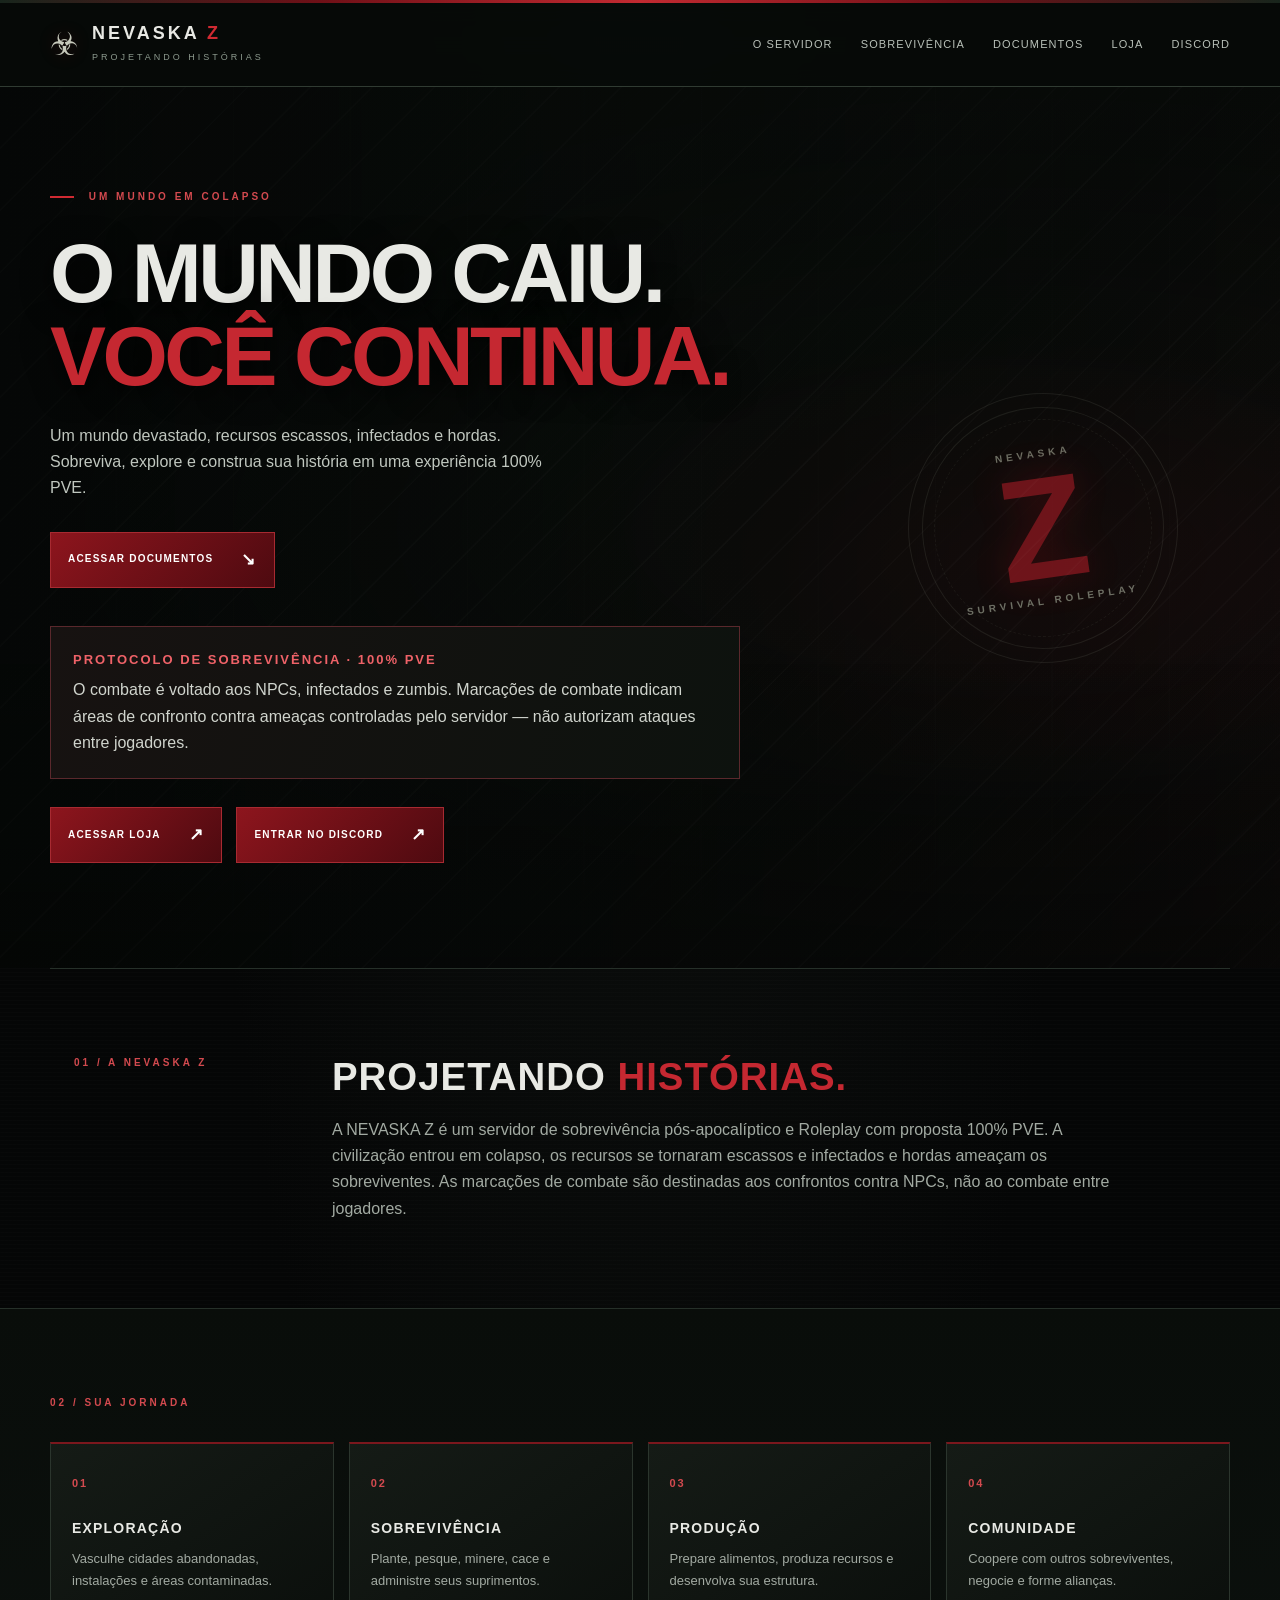
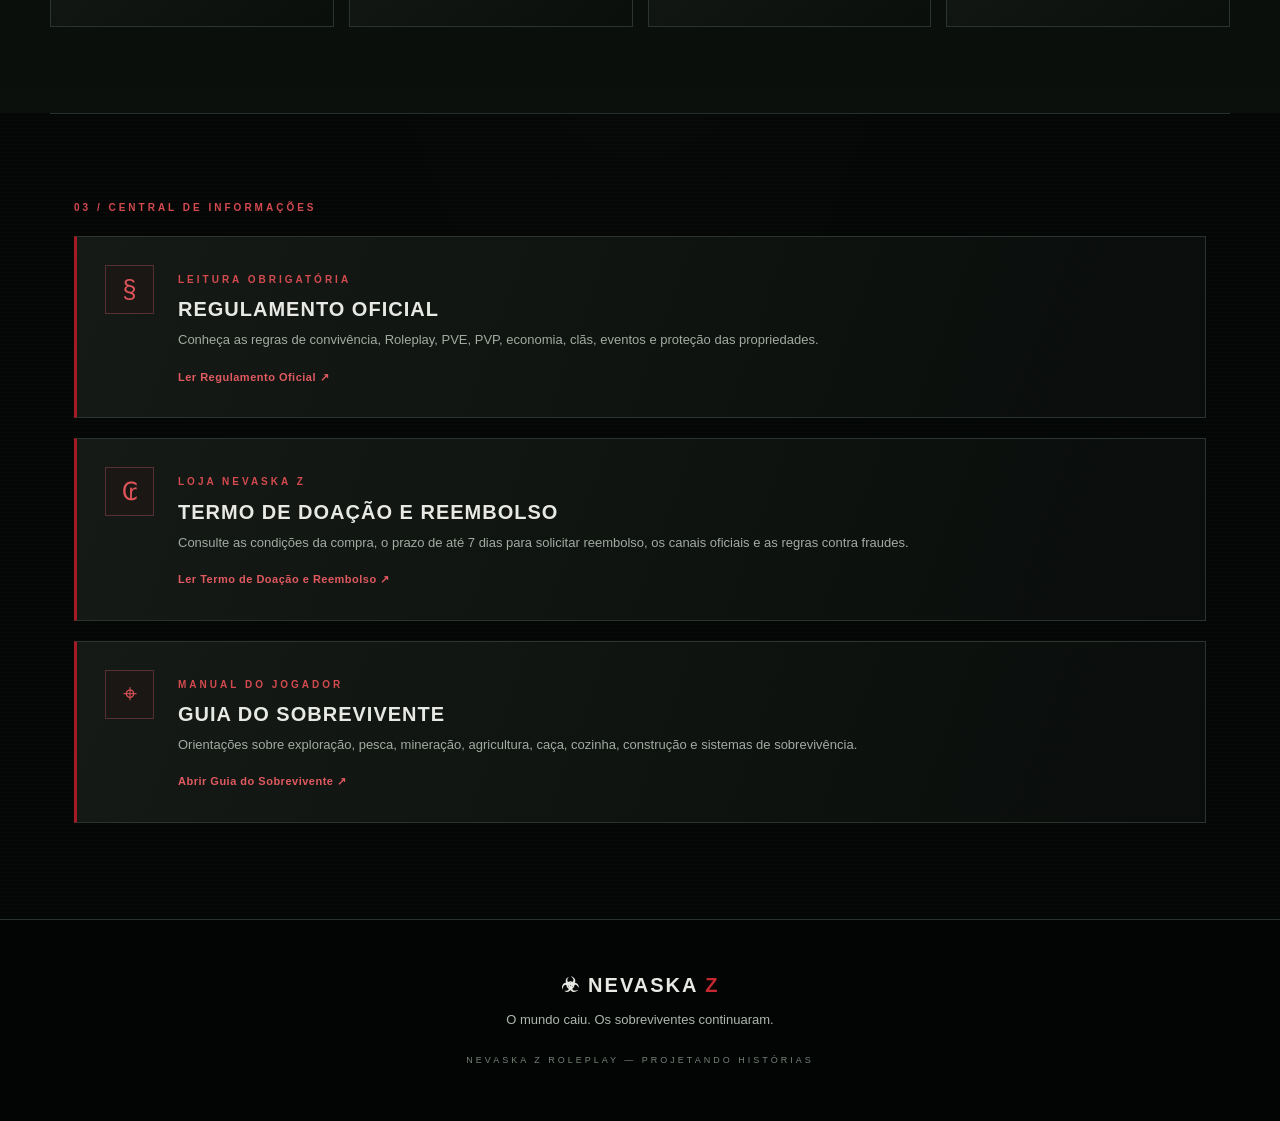
==== index.html @ c28c30e7 "Alinhar apresentação da Nevaska Z ao tema pós-apocalíptico e PVE" ====
<!doctype html>
<html lang="pt-BR">
<head>
  <meta charset="utf-8">
  <meta name="viewport" content="width=device-width, initial-scale=1">
  <meta name="theme-color" content="#090909">
  <meta name="description" content="Nevaska Z Roleplay — sobrevivência pós-apocalíptica, exploração e PVE.">
  <title>Nevaska Z Roleplay | Projetando Histórias</title>
  <link rel="stylesheet" href="style.css">
</head>
<body>
  <div class="top-line"></div>
  <header class="site-header">
    <a class="brand" href="index.html" aria-label="Nevaska Z — início">
      <span class="brand-mark">☣</span>
      <span><strong>NEVASKA <em>Z</em></strong><small>PROJETANDO HISTÓRIAS</small></span>
    </a>
    <nav aria-label="Navegação principal">
      <a href="#sobre">O servidor</a>
      <a href="#sobrevivencia">Sobrevivência</a>
      <a href="#documentos">Documentos</a>
      <a href="https://nevaskaz.centralcart.ai/" target="_blank" rel="noopener noreferrer">Loja</a>
      <a href="https://discord.gg/xMF8pbSpge" target="_blank" rel="noopener noreferrer">Discord</a>
    </nav>
  </header>

  <main>
    <section class="hero">
      <div class="hero-content">
        <span class="eyebrow"><span></span> UM MUNDO EM COLAPSO</span>
        <h1>O MUNDO CAIU.<br><span>VOCÊ CONTINUA.</span></h1>
        <p>Um mundo devastado, recursos escassos, infectados e hordas. Sobreviva, explore e construa sua história em uma experiência 100% PVE.</p>
        <a class="primary-button" href="#documentos">ACESSAR DOCUMENTOS <b>↘</b></a>
        <div class="pve-banner"><strong>PROTOCOLO DE SOBREVIVÊNCIA · 100% PVE</strong><p>O combate é voltado aos NPCs, infectados e zumbis. Marcações de combate indicam áreas de confronto contra ameaças controladas pelo servidor — não autorizam ataques entre jogadores.</p></div>
        <a class="primary-button" href="https://nevaskaz.centralcart.ai/" target="_blank" rel="noopener noreferrer">ACESSAR LOJA <b>↗</b></a>
        <a class="primary-button" href="https://discord.gg/xMF8pbSpge" target="_blank" rel="noopener noreferrer">ENTRAR NO DISCORD <b>↗</b></a>
      </div>
      <div class="hero-stamp" aria-hidden="true"><span>NEVASKA</span><strong>Z</strong><small>SURVIVAL ROLEPLAY</small></div>
    </section>

    <section class="intro section" id="sobre">
      <div class="section-kicker">01 / A NEVASKA Z</div>
      <div>
        <h2>PROJETANDO <span>HISTÓRIAS.</span></h2>
        <p>A NEVASKA Z é um servidor de sobrevivência pós-apocalíptico e Roleplay com proposta 100% PVE. A civilização entrou em colapso, os recursos se tornaram escassos e infectados e hordas ameaçam os sobreviventes. As marcações de combate são destinadas aos confrontos contra NPCs, não ao combate entre jogadores.</p>
      </div>
    </section>

    <section class="features section" id="sobrevivencia">
      <div class="section-kicker">02 / SUA JORNADA</div>
      <div class="feature-grid">
        <article class="feature"><span>01</span><h3>EXPLORAÇÃO</h3><p>Vasculhe cidades abandonadas, instalações e áreas contaminadas.</p></article>
        <article class="feature"><span>02</span><h3>SOBREVIVÊNCIA</h3><p>Plante, pesque, minere, cace e administre seus suprimentos.</p></article>
        <article class="feature"><span>03</span><h3>PRODUÇÃO</h3><p>Prepare alimentos, produza recursos e desenvolva sua estrutura.</p></article>
        <article class="feature"><span>04</span><h3>COMUNIDADE</h3><p>Coopere com outros sobreviventes, negocie e forme alianças.</p></article>
      </div>
    </section>

    <section class="documents section" id="documentos">
      <div class="section-kicker">03 / CENTRAL DE INFORMAÇÕES</div>
      <div class="document-card">
        <div class="document-icon">§</div>
        <div class="document-copy"><span class="document-label">LEITURA OBRIGATÓRIA</span><h2>REGULAMENTO OFICIAL</h2><p>Conheça as regras de convivência, Roleplay, PVE, PVP, economia, clãs, eventos e proteção das propriedades.</p><a href="regulamento.html">Ler Regulamento Oficial ↗</a></div>
      </div>
      <div class="document-card">
        <div class="document-icon">₢</div>
        <div class="document-copy"><span class="document-label">LOJA NEVASKA Z</span><h2>TERMO DE DOAÇÃO E REEMBOLSO</h2><p>Consulte as condições da compra, o prazo de até 7 dias para solicitar reembolso, os canais oficiais e as regras contra fraudes.</p><a href="termo.html">Ler Termo de Doação e Reembolso ↗</a></div>
      </div>
      <div class="document-card">
        <div class="document-icon">⌖</div>
        <div class="document-copy"><span class="document-label">MANUAL DO JOGADOR</span><h2>GUIA DO SOBREVIVENTE</h2><p>Orientações sobre exploração, pesca, mineração, agricultura, caça, cozinha, construção e sistemas de sobrevivência.</p><a href="guia.html">Abrir Guia do Sobrevivente ↗</a></div>
      </div>
    </section>
  </main>

  <footer><div class="footer-brand">☣ NEVASKA <span>Z</span></div><p>O mundo caiu. Os sobreviventes continuaram.</p><small>NEVASKA Z ROLEPLAY — PROJETANDO HISTÓRIAS</small></footer>
</body>
</html>
---- style.css ----
:root{
  color-scheme:dark;
  --bg:#080808;
  --bg-soft:#0d0d0d;
  --panel:#121212;
  --panel-hover:#181313;
  --blood:#8f000b;
  --red:#b5121b;
  --red-bright:#d21e2b;
  --text:#f4f1f1;
  --muted:#aaa1a1;
  --line:#302426;
  --content:1180px;
}
*{box-sizing:border-box}
html{scroll-behavior:smooth;scroll-padding-top:90px}
body{margin:0;background:var(--bg);color:var(--text);font-family:Inter,"Segoe UI",Arial,sans-serif;line-height:1.65}
a{color:inherit}
.top-line{height:4px;background:linear-gradient(90deg,#430006,var(--blood),var(--red-bright),var(--blood),#430006)}
.site-header{min-height:82px;padding:15px max(24px,calc((100vw - var(--content))/2));display:flex;align-items:center;justify-content:space-between;gap:28px;border-bottom:1px solid var(--line);background:#090909f5;position:sticky;top:0;z-index:10;backdrop-filter:blur(12px)}
.brand{display:flex;gap:13px;align-items:center;text-decoration:none;flex-shrink:0}
.brand-mark{font-size:32px;color:var(--red-bright);text-shadow:0 0 22px #b5121b55}
.brand strong{display:block;font-size:18px;letter-spacing:2.4px;line-height:1.1}
.brand em,.footer-brand span{font-style:normal;color:var(--red-bright)}
.brand small{display:block;color:#938989;font-size:9px;letter-spacing:3px;margin-top:6px}
nav{display:flex;gap:clamp(14px,2.2vw,30px);align-items:center}
nav a{text-decoration:none;color:#c9c1c1;font-size:11px;text-transform:uppercase;letter-spacing:1.1px;transition:color .2s}
nav a:hover,nav a:focus-visible,.document-copy a:hover{color:#ef3943}
.hero{min-height:610px;position:relative;display:flex;align-items:center;padding:95px max(24px,calc((100vw - var(--content))/2));overflow:hidden;background:radial-gradient(ellipse at 83% 48%,#5b000d44 0,transparent 37%),linear-gradient(110deg,#090909 42%,#17090b 100%)}
.hero:after{content:"";position:absolute;inset:0;background:repeating-linear-gradient(135deg,transparent 0 42px,#ffffff04 43px 44px);pointer-events:none}
.hero-content{position:relative;z-index:1;max-width:690px}
.eyebrow,.section-kicker,.document-label{font-size:10px;letter-spacing:3px;color:#e02a35;font-weight:800}
.eyebrow span{display:inline-block;width:24px;height:2px;background:var(--red-bright);vertical-align:middle;margin-right:9px}
h1{font-size:clamp(45px,7vw,84px);line-height:.99;letter-spacing:-3.5px;margin:24px 0}
h1 span,h2 span{color:#d21e2b}
.hero-content>p{max-width:520px;color:#bdb4b4;font-size:16px;margin:0 0 30px}
.primary-button{display:inline-flex;align-items:center;justify-content:space-between;gap:28px;margin:0 10px 10px 0;padding:13px 17px;background:linear-gradient(135deg,#a20b16,#790009);border:1px solid #c51b27;color:#fff;text-decoration:none;font-size:10px;font-weight:800;letter-spacing:1.2px;transition:background .2s,border-color .2s,transform .2s}
.primary-button:hover{background:linear-gradient(135deg,#c21723,#92000b);border-color:#ed3944;transform:translateY(-2px)}
.primary-button b{font-size:17px}
.hero-stamp{position:absolute;right:max(8%,calc((100vw - var(--content))/2 + 35px));top:50%;transform:translateY(-50%) rotate(-8deg);width:270px;height:270px;border:1px solid #8f000b66;border-radius:50%;display:flex;flex-direction:column;align-items:center;justify-content:center;color:#84202a;opacity:.78}
.hero-stamp:before,.hero-stamp:after{content:"";position:absolute;inset:13px;border:1px solid #8f000b55;border-radius:50%}
.hero-stamp:after{inset:25px;border-style:dashed;opacity:.7}
.hero-stamp strong{font-size:145px;line-height:.9;color:#97000c;text-shadow:0 0 35px #b5121b44}
.hero-stamp span,.hero-stamp small{font-size:10px;letter-spacing:4px;font-weight:800}
.section{max-width:var(--content);margin:0 auto;padding:86px 24px;border-top:1px solid var(--line)}
.intro{display:grid;grid-template-columns:220px 1fr;gap:38px}
h2{font-size:clamp(26px,3vw,39px);line-height:1.15;letter-spacing:1px;margin:0 0 17px}
.intro p{max-width:780px;color:var(--muted);margin:0}
.features{max-width:none;padding-left:max(24px,calc((100vw - var(--content))/2));padding-right:max(24px,calc((100vw - var(--content))/2));background:linear-gradient(180deg,#0b0b0b,#0e0b0c)}
.feature-grid{display:grid;grid-template-columns:repeat(4,1fr);gap:15px;margin-top:30px}
.feature{padding:25px 21px;background:linear-gradient(145deg,#141212,#101010);border:1px solid var(--line);border-top:2px solid #65000a;min-height:185px;transition:border-color .2s,transform .2s,background .2s}
.feature:hover{border-color:#8f1721;background:var(--panel-hover);transform:translateY(-3px)}
.feature>span{font-size:11px;color:#e02a35;letter-spacing:2px;font-weight:800}
.feature h3{font-size:14px;letter-spacing:1.2px;margin:22px 0 8px}
.feature p,.document-copy p{font-size:13px;color:var(--muted);margin:0}
.documents{padding-top:86px;padding-bottom:96px}
.document-card{display:flex;gap:24px;align-items:flex-start;padding:28px;margin-top:20px;background:linear-gradient(110deg,#141111,#101010);border:1px solid var(--line);border-left:3px solid var(--red);transition:border-color .2s,transform .2s}
.document-card:hover{border-color:#7e2028;transform:translateX(3px)}
.document-icon{width:49px;height:49px;flex:0 0 49px;display:grid;place-items:center;background:#28090d;border:1px solid #581018;color:#e02a35;font-size:25px}
.document-copy h2{font-size:20px;margin:7px 0 8px}
.document-copy a{display:inline-block;margin-top:17px;color:#e02a35;font-size:11px;text-decoration:none;font-weight:800;letter-spacing:.5px}
footer{text-align:center;padding:49px 20px;border-top:1px solid var(--line);background:#060606}
.footer-brand{font-size:20px;font-weight:900;letter-spacing:2px}
footer p{color:#b1a9a9;font-size:13px;margin:7px 0 15px}
footer small{font-size:9px;letter-spacing:3px;color:#716a6a}
:focus-visible{outline:2px solid #e02a35;outline-offset:4px}
@media(max-width:900px){.hero-stamp{right:-65px;opacity:.25}.feature-grid{grid-template-columns:repeat(2,1fr)}.site-header{padding-left:24px;padding-right:24px}}
@media(max-width:700px){.site-header{height:auto;min-height:75px;align-items:flex-start;gap:18px;padding-top:17px;padding-bottom:17px}nav{gap:12px;flex-wrap:wrap;justify-content:flex-end}nav a{font-size:10px}.intro{grid-template-columns:1fr;gap:16px}.section{padding-top:65px;padding-bottom:65px}}
@media(max-width:520px){.site-header{display:block}.site-header nav{margin-top:15px;justify-content:flex-start}.hero{min-height:520px;padding-top:75px;padding-bottom:75px}.hero-stamp{display:none}.feature-grid{grid-template-columns:1fr}.document-card{padding:19px;gap:15px}.document-icon{width:39px;height:39px;flex-basis:39px}.hero-content>p{font-size:14px}}


/* IDENTIDADE VISUAL — SOBREVIVÊNCIA PÓS-APOCALÍPTICA */
:root{
  --bg:#050606;--bg-soft:#0a0d0c;--panel:#101412;--panel-hover:#171d19;
  --blood:#790d13;--red:#a71920;--red-bright:#d02a32;--text:#e8e9e4;
  --muted:#a2aaa2;--line:#29312b;--content:1180px;
}
body{
  background-color:#050606;
  background-image:radial-gradient(ellipse at 50% -15%,#29332b44,transparent 55%),
    repeating-linear-gradient(0deg,#ffffff03 0 1px,transparent 1px 4px);
}
.top-line{height:3px;background:linear-gradient(90deg,#18251c,#6f1017,#c22a31,#6f1017,#18251c)}
.site-header{background:#070a08ed;border-bottom-color:#303b32}
.brand-mark{color:#c6c9bb;text-shadow:0 0 18px #a7192044}
.brand strong{letter-spacing:3px}
.brand small{color:#8c998d}
nav a{color:#b8c0b8}
.hero{
  min-height:680px;
  background:
    linear-gradient(90deg,#050706 0%,#070a08e8 42%,#080a08a8 100%),
    radial-gradient(ellipse at 78% 54%,#6c101b66,transparent 34%),
    repeating-linear-gradient(135deg,transparent 0 36px,#b8c4b008 37px 38px),
    linear-gradient(135deg,#172019,#090b09 58%,#1b0b0e);
}
.hero:before{
  content:"";position:absolute;inset:0;pointer-events:none;opacity:.3;
  background:linear-gradient(180deg,transparent 65%,#020302 100%),
    repeating-linear-gradient(90deg,transparent 0 115px,#c8d0c808 116px 117px);
}
.hero:after{
  background:radial-gradient(ellipse at 80% 50%,transparent 0 20%,#05070666 70%),
    repeating-linear-gradient(135deg,transparent 0 42px,#ffffff05 43px 44px);
}
.eyebrow,.section-kicker,.document-label{color:#d34a4f}
h1{text-shadow:0 5px 30px #000}
h1 span,h2 span{color:#c52831}
.hero-content>p{color:#c0c7bf}
.primary-button{background:linear-gradient(135deg,#8d151d,#4e0a10);border-color:#a72a31}
.primary-button:hover{background:linear-gradient(135deg,#b8202a,#720e17);border-color:#dc454c}
.hero-stamp{border-color:#b1b8a52c;color:#a7ad9b;opacity:.62}
.hero-stamp:before,.hero-stamp:after{border-color:#a7ad9b30}
.hero-stamp strong{color:#a71b25;text-shadow:0 0 38px #b5121b66}
.section{border-top-color:#263029}
.intro,.features,.documents{position:relative}
.features{background:linear-gradient(180deg,#090d0a,#0b100d)}
.feature{background:linear-gradient(145deg,#151b16,#0b0f0c);border-color:#2b352d;border-top-color:#7b171d}
.feature:hover{border-color:#8b3035;background:#171c18}
.feature>span{color:#d34a4f}
.document-card{background:linear-gradient(110deg,#151a16,#0a0d0b);border-color:#2b352d;border-left-color:#a51b24}
.document-card:hover{border-color:#8b3035}
.document-icon{background:#1b1715;border-color:#563035;color:#df5559}
.document-copy a{color:#e05a60}
footer{background:#030504;border-top-color:#29332c}
.footer-brand span{color:#c52831}
footer p{color:#aeb7ae}
footer small{color:#778278}

/* Componentes das páginas de documentos */
.document-hero{padding:76px 24px 54px;background:linear-gradient(115deg,#0b100c,#170b0e);border-bottom:1px solid var(--line)}
.document-hero-inner{max-width:var(--content);margin:auto}
.document-hero h1{font-size:clamp(34px,5vw,58px);margin:14px 0}
.document-hero p{max-width:760px;color:var(--muted)}
.document-shell{max-width:var(--content);margin:0 auto;padding:48px 24px 90px;display:grid;grid-template-columns:270px minmax(0,1fr);gap:34px}
.document-toc{align-self:start;position:sticky;top:108px;max-height:calc(100vh - 130px);overflow:auto;padding:20px;background:#0d120f;border:1px solid var(--line)}
.document-toc strong{display:block;color:#df5559;font-size:11px;letter-spacing:2px;margin-bottom:12px}
.document-toc a{display:block;padding:6px 0;color:#aeb7ae;text-decoration:none;font-size:12px;border-bottom:1px solid #ffffff09}
.document-toc a:hover{color:#fff}
.document-content{min-width:0;padding:clamp(22px,4vw,46px);background:#0d110e;border:1px solid var(--line);box-shadow:0 18px 60px #0008}
.document-content h1,.document-content h2,.document-content h3{scroll-margin-top:110px}
.document-content h1{font-size:clamp(28px,4vw,42px);letter-spacing:-1px}
.document-content h2{font-size:clamp(21px,3vw,29px);margin-top:46px;padding-top:18px;border-top:1px solid var(--line)}
.document-content h3{font-size:16px;color:#e05a60;margin-top:28px}
.document-content p,.document-content li{color:#c0c7bf;font-size:14px}
.document-content li{margin:5px 0}
.document-content blockquote{margin:24px 0;padding:15px 20px;border-left:3px solid var(--red);background:#171311;color:#e5dedd}
.document-content hr{border:0;border-top:1px solid var(--line);margin:32px 0}
.document-content table{width:100%;border-collapse:collapse;font-size:13px}
.document-content th,.document-content td{padding:10px;border:1px solid var(--line);text-align:left}
.document-content th{background:#1a211b;color:#f0dfe0}
.document-back{display:inline-block;margin-top:24px;color:#e05a60;text-decoration:none;font-size:12px;font-weight:800}
.pve-banner{margin:28px 0;padding:22px;border:1px solid #5a282c;background:linear-gradient(110deg,#171211,#0d120e)}
.pve-banner strong{display:block;color:#ef6268;letter-spacing:2px;font-size:13px;margin-bottom:7px}
.pve-banner p{margin:0;color:#d0d4cd}
@media(max-width:850px){.document-shell{grid-template-columns:1fr}.document-toc{position:relative;top:auto;max-height:260px}}
@media(max-width:520px){.hero{min-height:590px}.document-hero{padding:56px 22px 38px}.document-shell{padding:25px 14px 55px;gap:18px}.document-content{padding:20px}.document-content p,.document-content li{font-size:13px}}
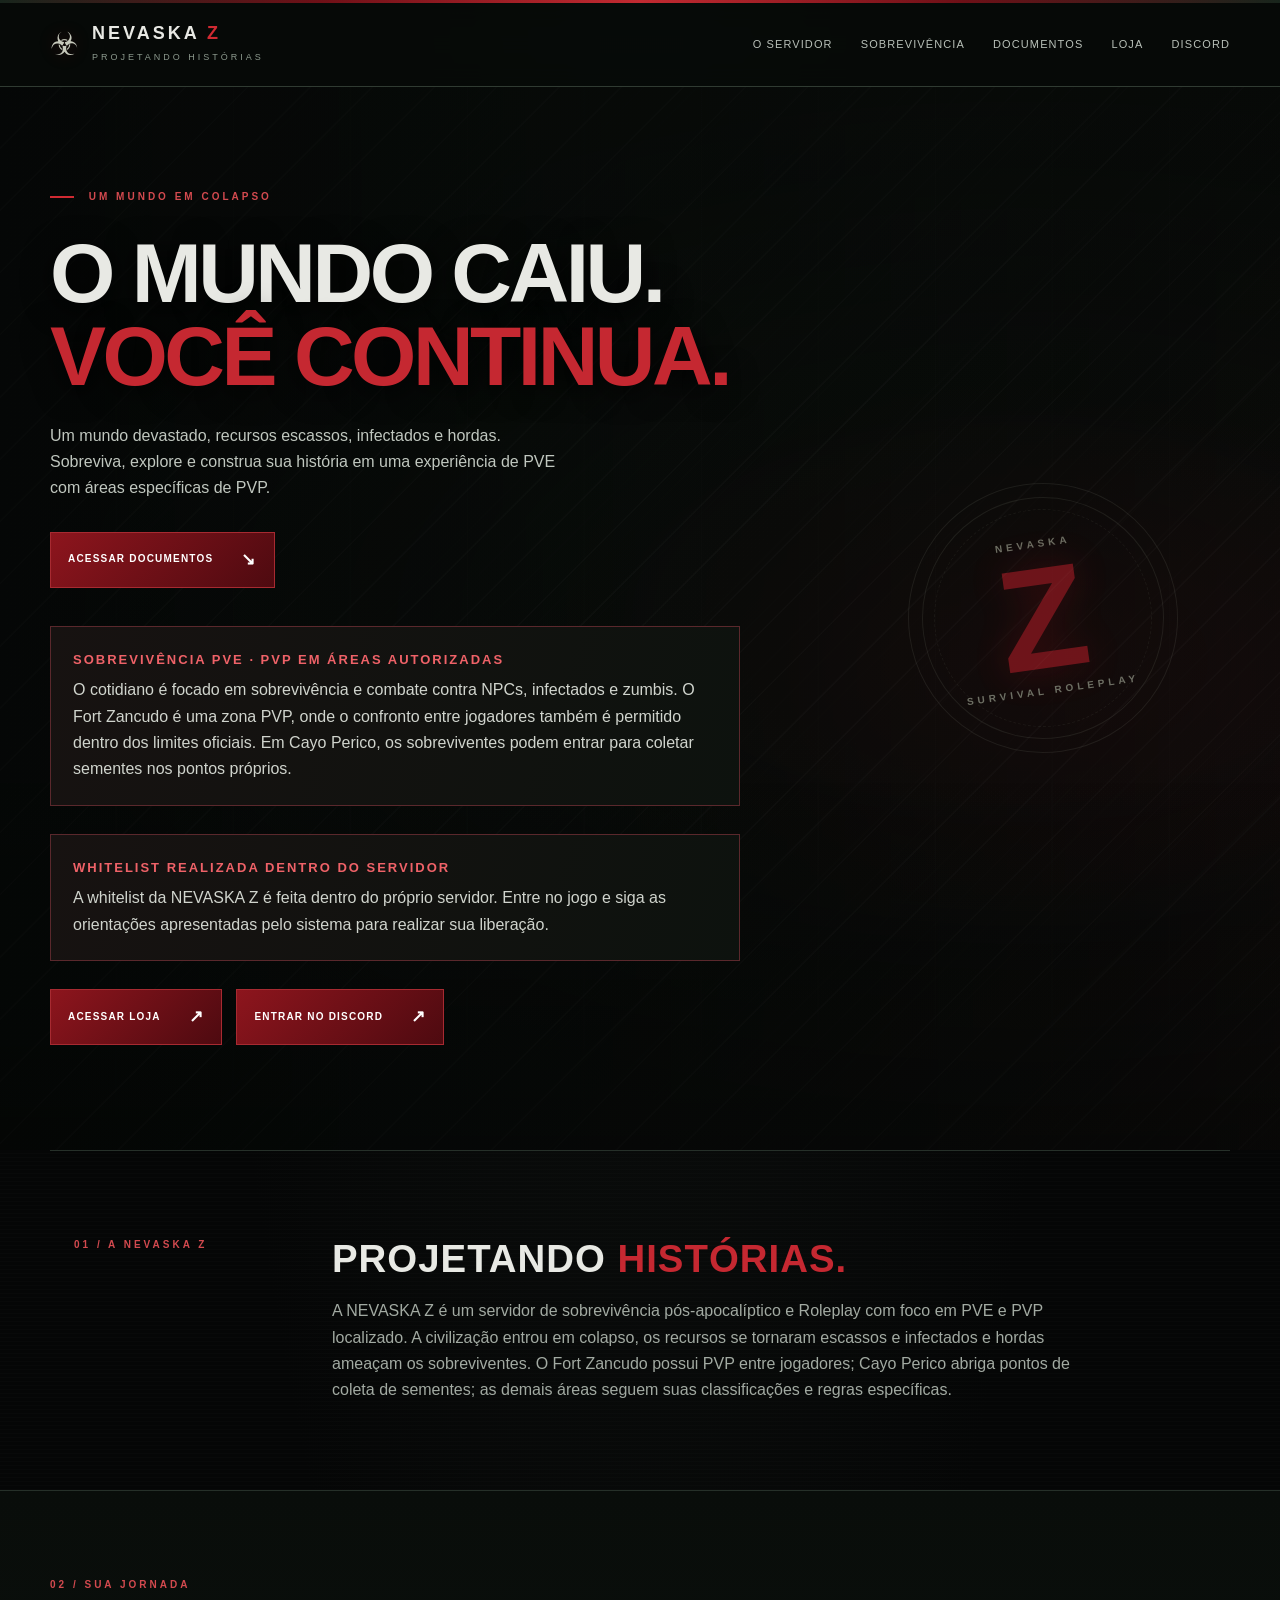
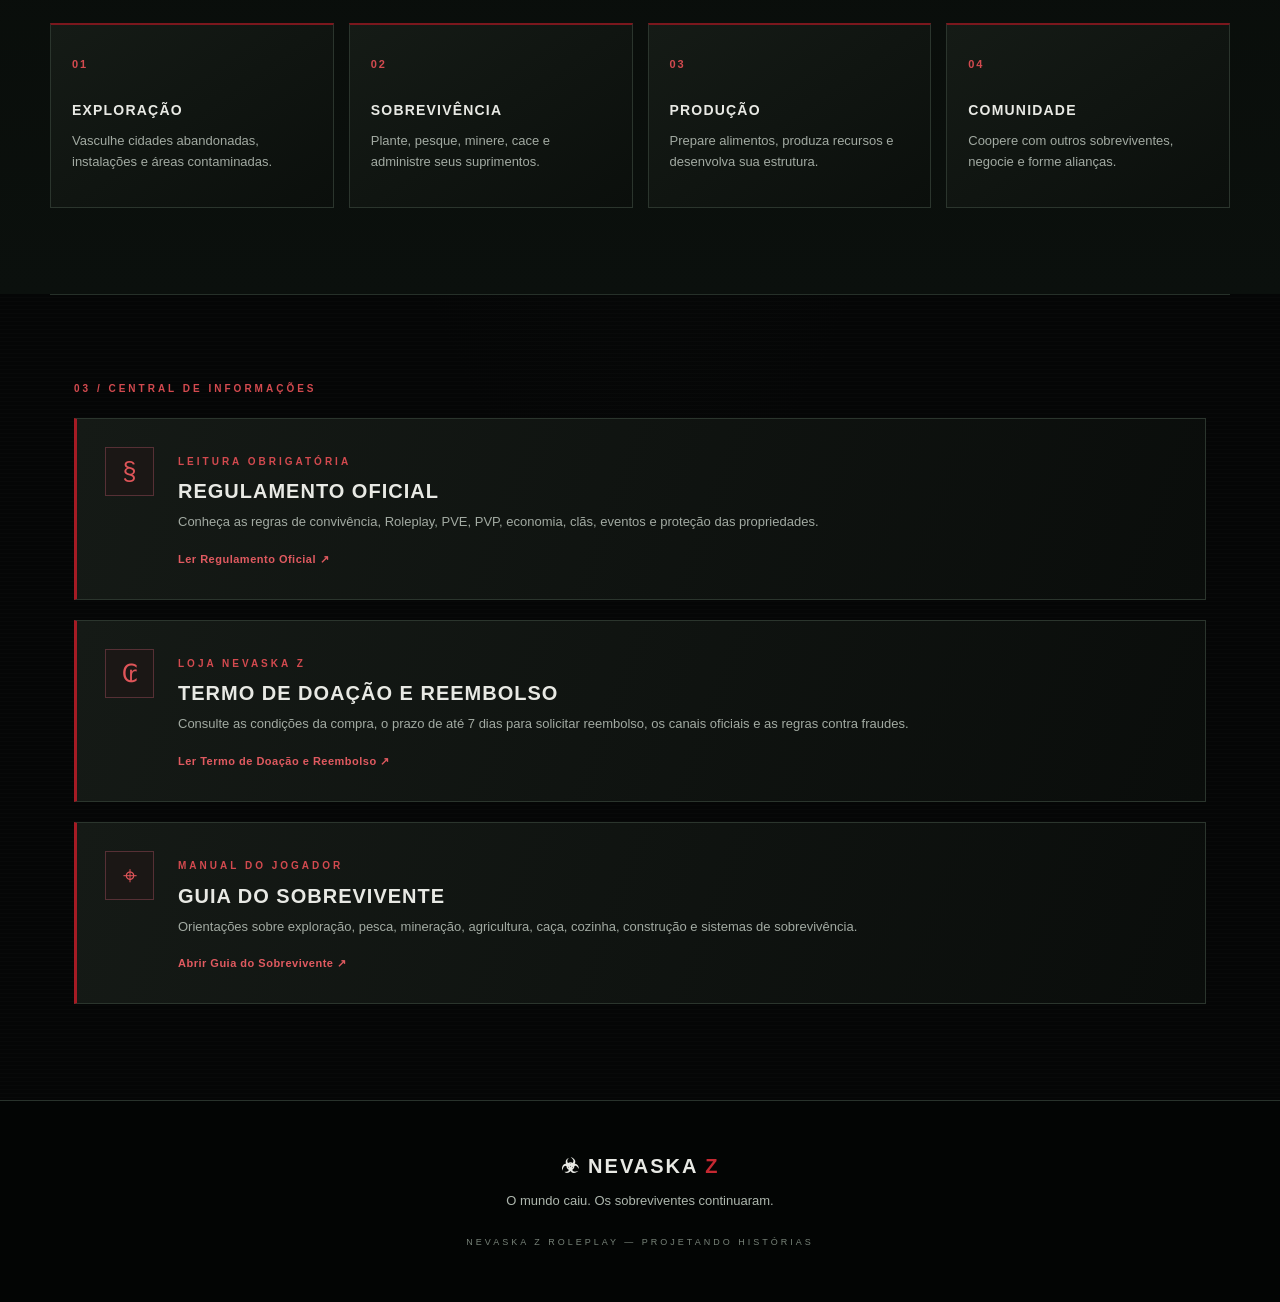
==== commit 7246640b: "Atualiza homepage com whitelist in-game e regras PVE/PVP" ====
--- a/index.html
+++ b/index.html
@@ -29,9 +29,10 @@
       <div class="hero-content">
         <span class="eyebrow"><span></span> UM MUNDO EM COLAPSO</span>
         <h1>O MUNDO CAIU.<br><span>VOCÊ CONTINUA.</span></h1>
-        <p>Um mundo devastado, recursos escassos, infectados e hordas. Sobreviva, explore e construa sua história em uma experiência 100% PVE.</p>
+        <p>Um mundo devastado, recursos escassos, infectados e hordas. Sobreviva, explore e construa sua história em uma experiência de PVE com áreas específicas de PVP.</p>
         <a class="primary-button" href="#documentos">ACESSAR DOCUMENTOS <b>↘</b></a>
-        <div class="pve-banner"><strong>PROTOCOLO DE SOBREVIVÊNCIA · 100% PVE</strong><p>O combate é voltado aos NPCs, infectados e zumbis. Marcações de combate indicam áreas de confronto contra ameaças controladas pelo servidor — não autorizam ataques entre jogadores.</p></div>
+        <div class="pve-banner"><strong>SOBREVIVÊNCIA PVE · PVP EM ÁREAS AUTORIZADAS</strong><p>O cotidiano é focado em sobrevivência e combate contra NPCs, infectados e zumbis. O Fort Zancudo é uma zona PVP, onde o confronto entre jogadores também é permitido dentro dos limites oficiais. Em Cayo Perico, os sobreviventes podem entrar para coletar sementes nos pontos próprios.</p></div>
+        <div class="pve-banner"><strong>WHITELIST REALIZADA DENTRO DO SERVIDOR</strong><p>A whitelist da NEVASKA Z é feita dentro do próprio servidor. Entre no jogo e siga as orientações apresentadas pelo sistema para realizar sua liberação.</p></div>
         <a class="primary-button" href="https://nevaskaz.centralcart.ai/" target="_blank" rel="noopener noreferrer">ACESSAR LOJA <b>↗</b></a>
         <a class="primary-button" href="https://discord.gg/xMF8pbSpge" target="_blank" rel="noopener noreferrer">ENTRAR NO DISCORD <b>↗</b></a>
       </div>
@@ -42,7 +43,7 @@
       <div class="section-kicker">01 / A NEVASKA Z</div>
       <div>
         <h2>PROJETANDO <span>HISTÓRIAS.</span></h2>
-        <p>A NEVASKA Z é um servidor de sobrevivência pós-apocalíptico e Roleplay com proposta 100% PVE. A civilização entrou em colapso, os recursos se tornaram escassos e infectados e hordas ameaçam os sobreviventes. As marcações de combate são destinadas aos confrontos contra NPCs, não ao combate entre jogadores.</p>
+        <p>A NEVASKA Z é um servidor de sobrevivência pós-apocalíptico e Roleplay com foco em PVE e PVP localizado. A civilização entrou em colapso, os recursos se tornaram escassos e infectados e hordas ameaçam os sobreviventes. O Fort Zancudo possui PVP entre jogadores; Cayo Perico abriga pontos de coleta de sementes; as demais áreas seguem suas classificações e regras específicas.</p>
       </div>
     </section>
 
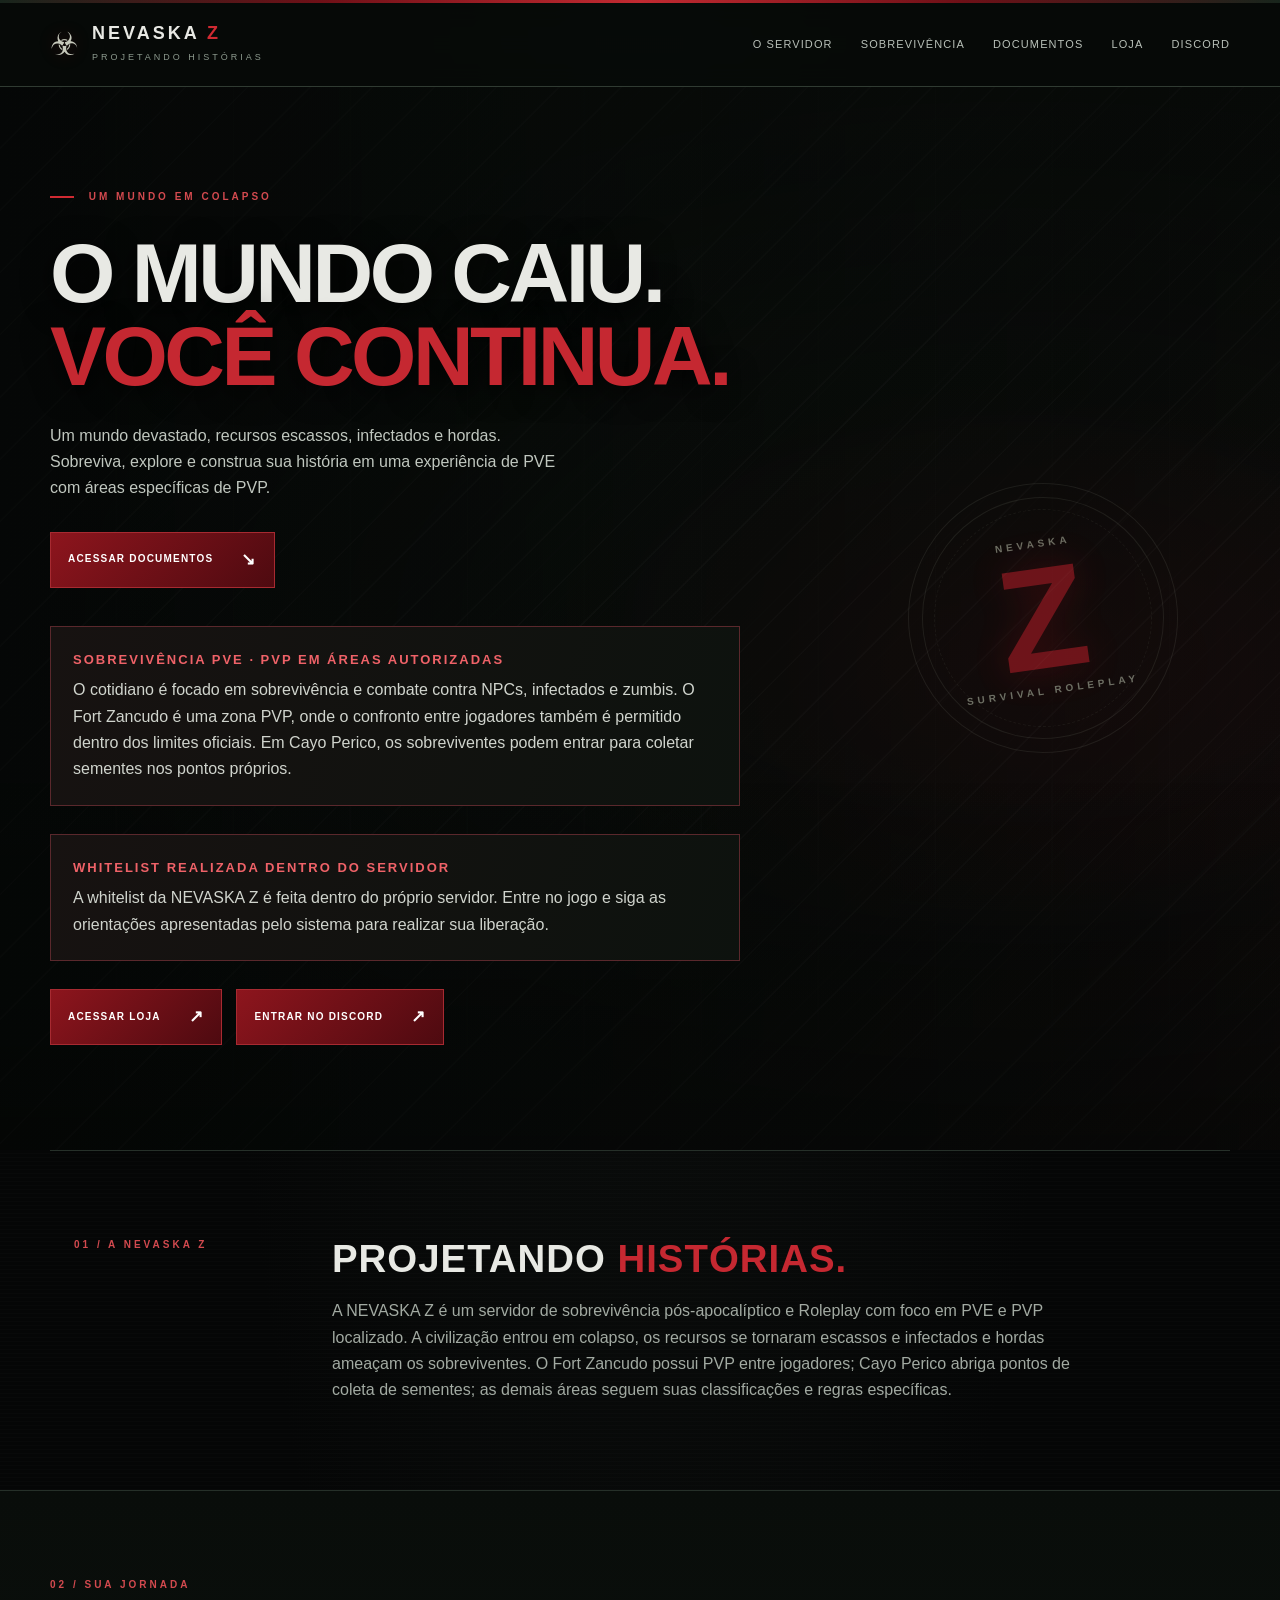
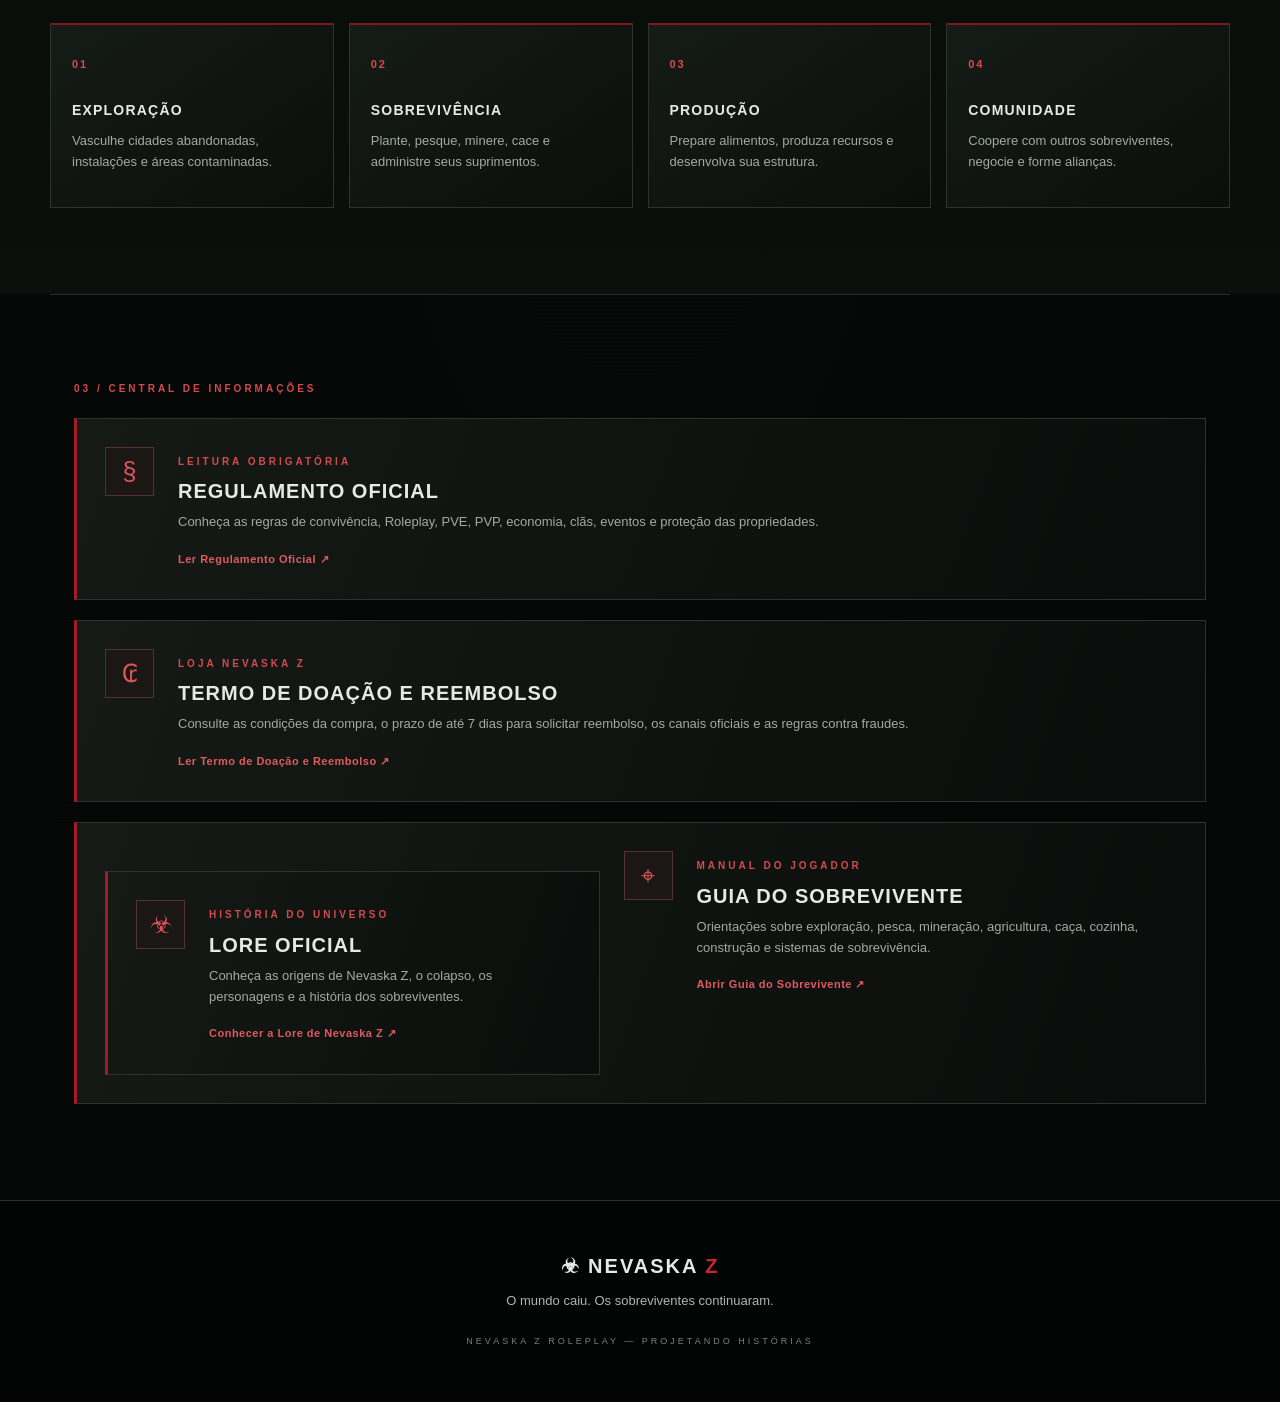
==== commit 5fa67d98: "Inclui Lore Oficial na Central de Informações" ====
--- a/index.html
+++ b/index.html
@@ -68,6 +68,10 @@
         <div class="document-copy"><span class="document-label">LOJA NEVASKA Z</span><h2>TERMO DE DOAÇÃO E REEMBOLSO</h2><p>Consulte as condições da compra, o prazo de até 7 dias para solicitar reembolso, os canais oficiais e as regras contra fraudes.</p><a href="termo.html">Ler Termo de Doação e Reembolso ↗</a></div>
       </div>
       <div class="document-card">
+      <div class="document-card">
+        <div class="document-icon">☣</div>
+        <div class="document-copy"><span class="document-label">HISTÓRIA DO UNIVERSO</span><h2>LORE OFICIAL</h2><p>Conheça as origens de Nevaska Z, o colapso, os personagens e a história dos sobreviventes.</p><a href="lore.html">Conhecer a Lore de Nevaska Z ↗</a></div>
+      </div>
         <div class="document-icon">⌖</div>
         <div class="document-copy"><span class="document-label">MANUAL DO JOGADOR</span><h2>GUIA DO SOBREVIVENTE</h2><p>Orientações sobre exploração, pesca, mineração, agricultura, caça, cozinha, construção e sistemas de sobrevivência.</p><a href="guia.html">Abrir Guia do Sobrevivente ↗</a></div>
       </div>
--- a/style.css
+++ b/style.css
@@ -155,3 +155,15 @@
 .pve-banner p{margin:0;color:#d0d4cd}
 @media(max-width:850px){.document-shell{grid-template-columns:1fr}.document-toc{position:relative;top:auto;max-height:260px}}
 @media(max-width:520px){.hero{min-height:590px}.document-hero{padding:56px 22px 38px}.document-shell{padding:25px 14px 55px;gap:18px}.document-content{padding:20px}.document-content p,.document-content li{font-size:13px}}
+
+
+/* Índice dos documentos: lista vertical, sem rolagem horizontal */
+.document-toc{min-width:0;overflow-x:hidden;overflow-y:auto}
+.document-toc nav{display:block;min-width:0;width:100%;gap:0;flex-direction:column;align-items:stretch}
+.document-toc nav a{display:block;width:100%;min-width:0;padding:8px 0;white-space:normal;overflow-wrap:anywhere;word-break:normal;line-height:1.45}
+.document-toc nav p{color:var(--muted);font-size:12px}
+.document-shell{align-items:start}
+.document-content{min-width:0;overflow-wrap:anywhere}
+@media(max-width:850px){
+  .document-toc{position:relative;top:auto;max-height:300px}
+}
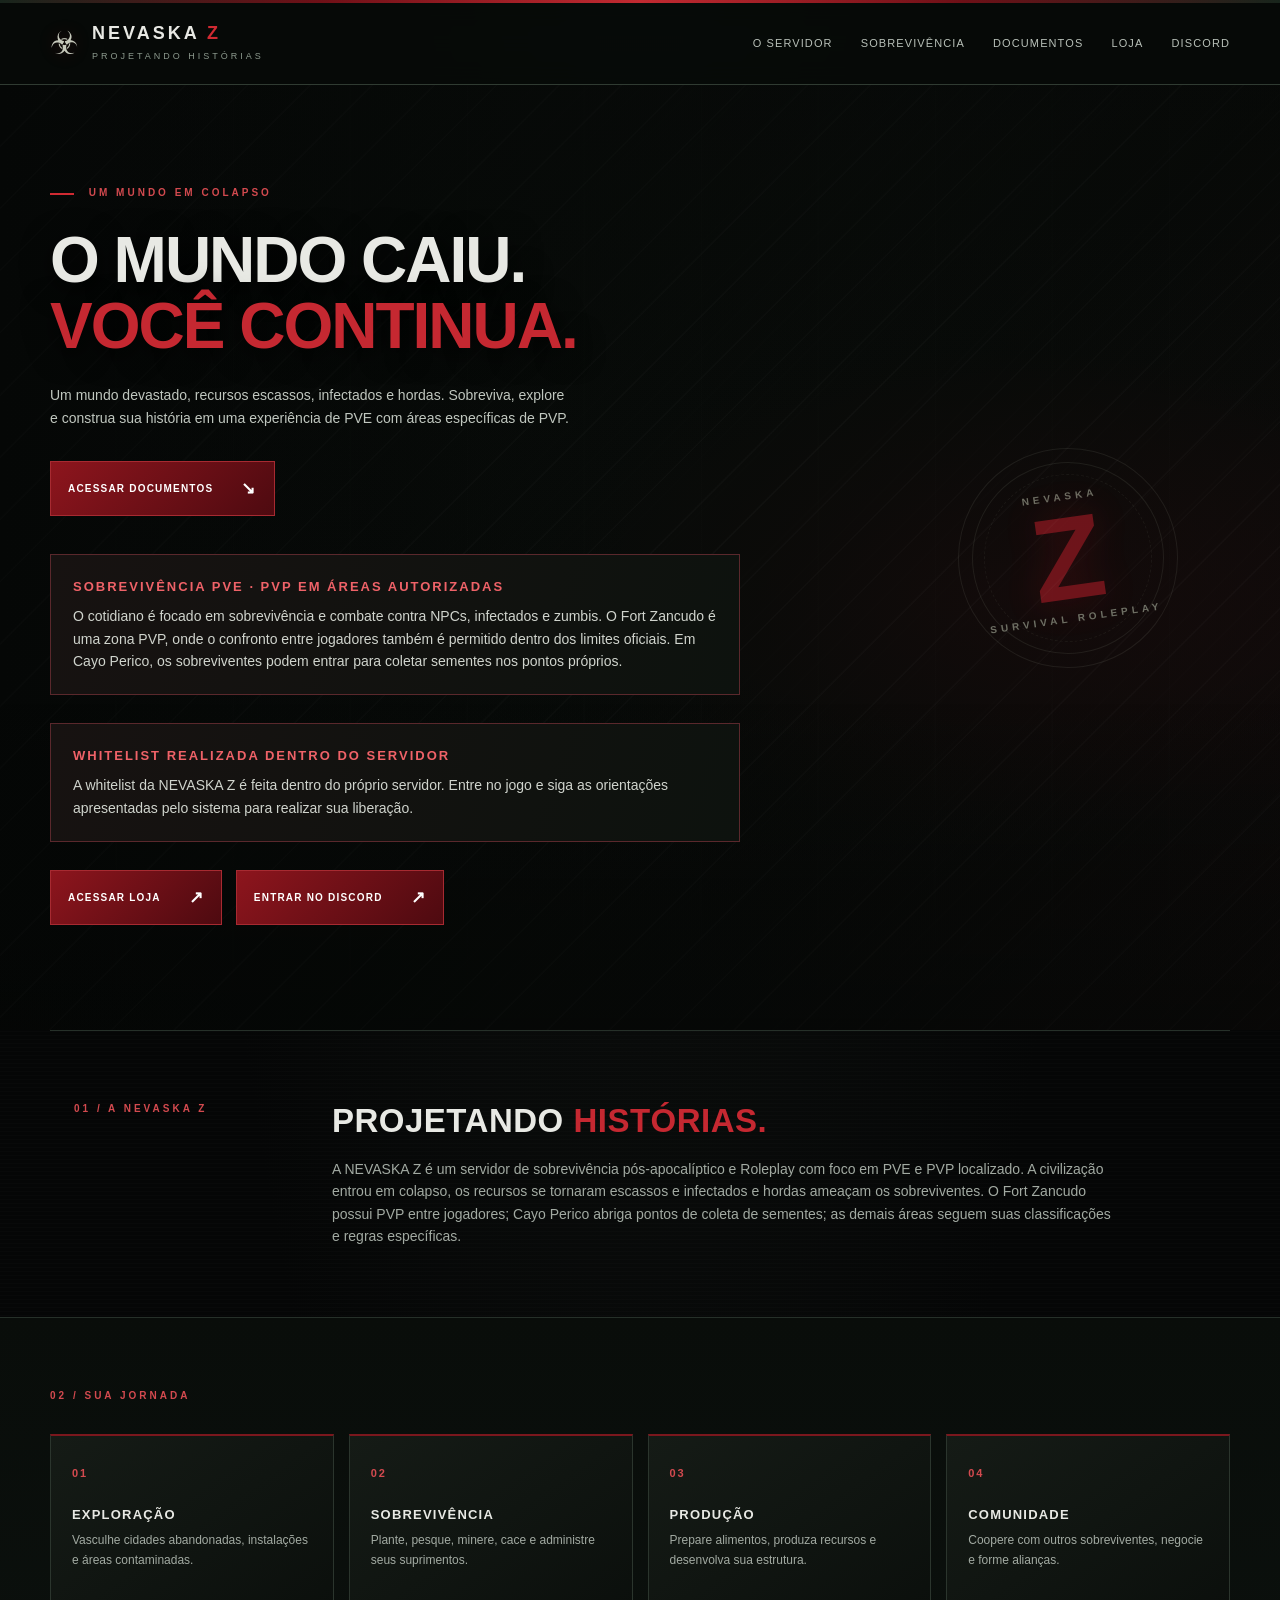
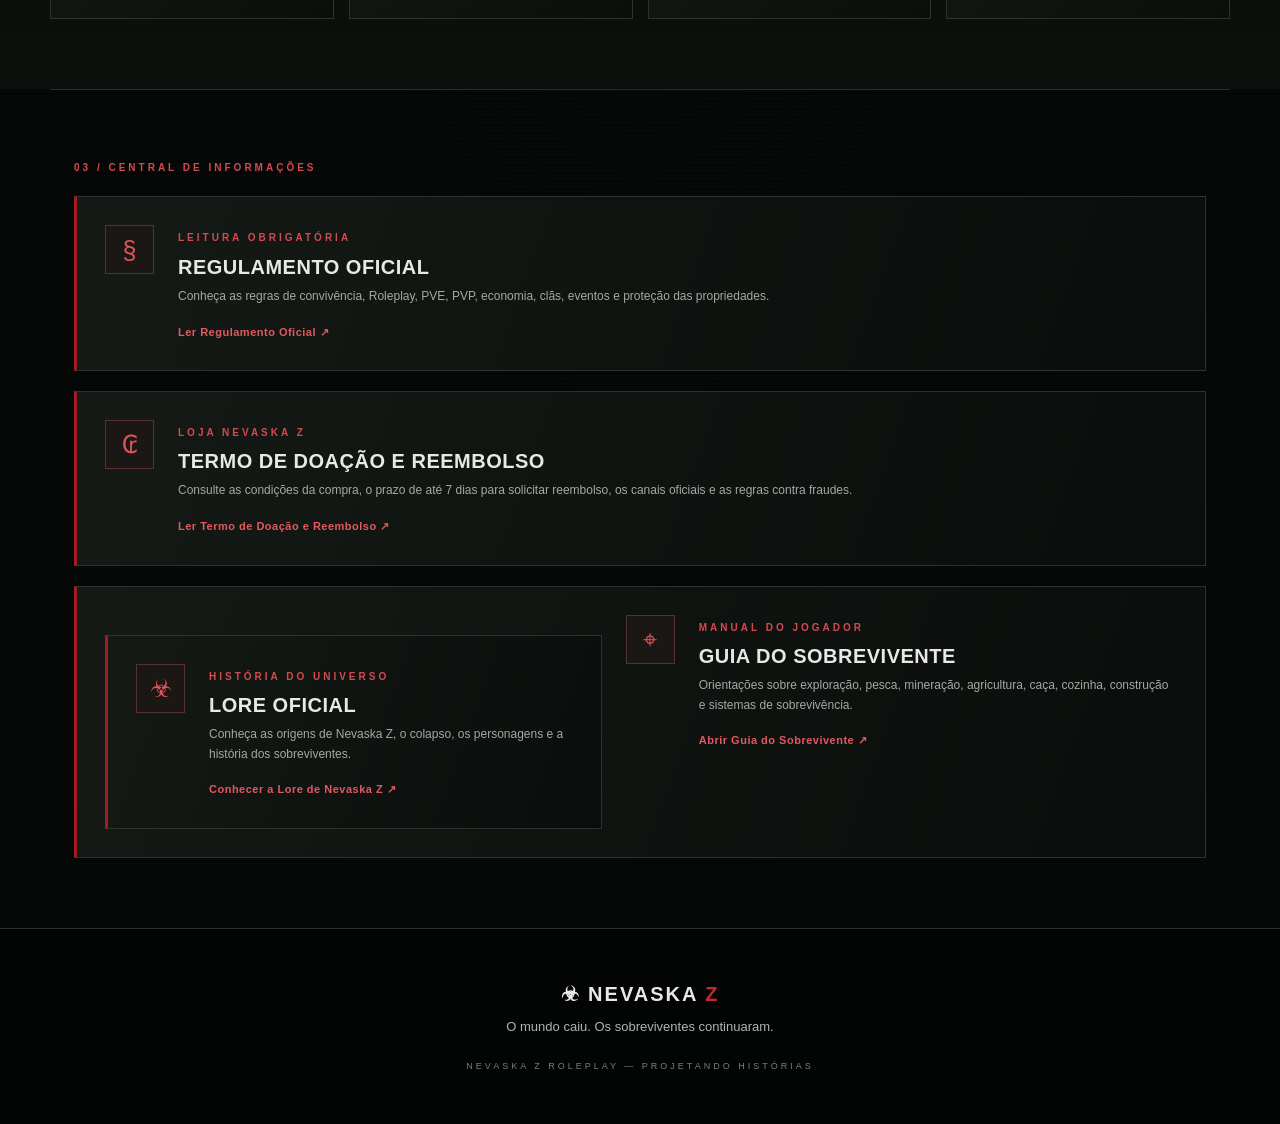
==== commit 44504ac7: "Ativa proteção básica contra cópia nas páginas" ====
--- a/index.html
+++ b/index.html
@@ -79,5 +79,6 @@
   </main>
 
   <footer><div class="footer-brand">☣ NEVASKA <span>Z</span></div><p>O mundo caiu. Os sobreviventes continuaram.</p><small>NEVASKA Z ROLEPLAY — PROJETANDO HISTÓRIAS</small></footer>
+  <script src="protecao.js" defer></script>
 </body>
 </html>
--- a/style.css
+++ b/style.css
@@ -167,3 +167,37 @@
 @media(max-width:850px){
   .document-toc{position:relative;top:auto;max-height:300px}
 }
+
+
+/* AJUSTE TIPOGRÁFICO — LEITURA MAIS ELEGANTE E PROPORCIONAL */
+body{font-size:14px;line-height:1.6}
+h1{font-size:clamp(36px,5.2vw,64px);line-height:1.04;letter-spacing:-2px}
+h2{font-size:clamp(23px,2.6vw,33px);line-height:1.2;letter-spacing:.5px}
+h3{font-size:15px;line-height:1.35}
+.hero{min-height:590px}
+.hero-content>p{font-size:14px;line-height:1.7}
+.hero-stamp{width:220px;height:220px}
+.hero-stamp strong{font-size:118px}
+.section{padding-top:70px;padding-bottom:70px}
+.feature h3{font-size:13px}
+.feature p,.document-copy p{font-size:12px;line-height:1.65}
+.document-hero{padding-top:60px;padding-bottom:42px}
+.document-hero h1{font-size:clamp(30px,4.2vw,46px);letter-spacing:-1.2px}
+.document-hero p{font-size:13px;line-height:1.65}
+.document-toc strong{font-size:10px}
+.document-toc a{font-size:11px;line-height:1.5}
+.document-content{padding:clamp(20px,3vw,36px)}
+.document-content h1{font-size:clamp(26px,3.4vw,36px);letter-spacing:-.8px}
+.document-content h2{font-size:clamp(19px,2.3vw,25px);margin-top:36px}
+.document-content h3{font-size:14px}
+.document-content p,.document-content li{font-size:13px;line-height:1.7}
+.document-content table{font-size:12px}
+.document-back{font-size:11px}
+@media(max-width:520px){
+  h1{font-size:clamp(32px,9vw,43px);letter-spacing:-1.2px}
+  h2{font-size:23px}
+  .hero{min-height:510px}
+  .hero-content>p{font-size:13px}
+  .section{padding-top:54px;padding-bottom:54px}
+  .document-content p,.document-content li{font-size:12px}
+}
